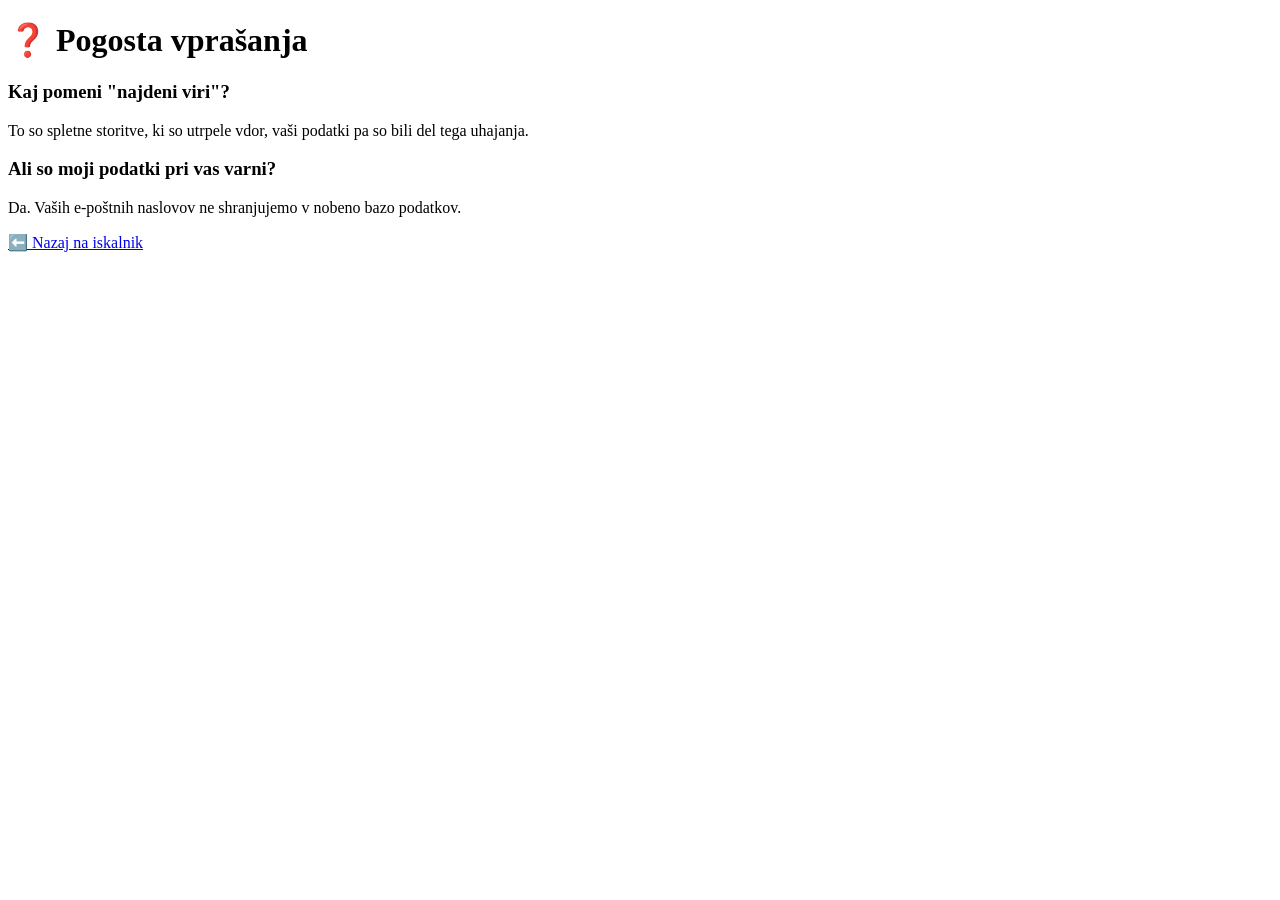
==== templates/faq.html @ 4c82ff3a "Add files via upload" ====
<!DOCTYPE html>
<html lang="sl">
<head>
    <meta charset="UTF-8">
    <title>FAQ - Pogosta vprašanja</title>
    <link rel="stylesheet" href="{{ url_for('static', filename='styles.css') }}">
    <link rel="stylesheet" href="https://cdnjs.cloudflare.com/ajax/libs/animate.css/4.1.1/animate.min.css"/>
</head>
<body>
    <div class="container animate__animated animate__fadeIn">
        <h1>❓ Pogosta vprašanja</h1>
        <div class="faq-section">
            <div class="faq-item">
                <h3>Kaj pomeni "najdeni viri"?</h3>
                <p>To so spletne storitve, ki so utrpele vdor, vaši podatki pa so bili del tega uhajanja.</p>
            </div>
            <div class="faq-item">
                <h3>Ali so moji podatki pri vas varni?</h3>
                <p>Da. Vaših e-poštnih naslovov ne shranjujemo v nobeno bazo podatkov.</p>
            </div>
        </div>
        <a href="/" class="back-link">⬅️ Nazaj na iskalnik</a>
    </div>
</body>
</html>
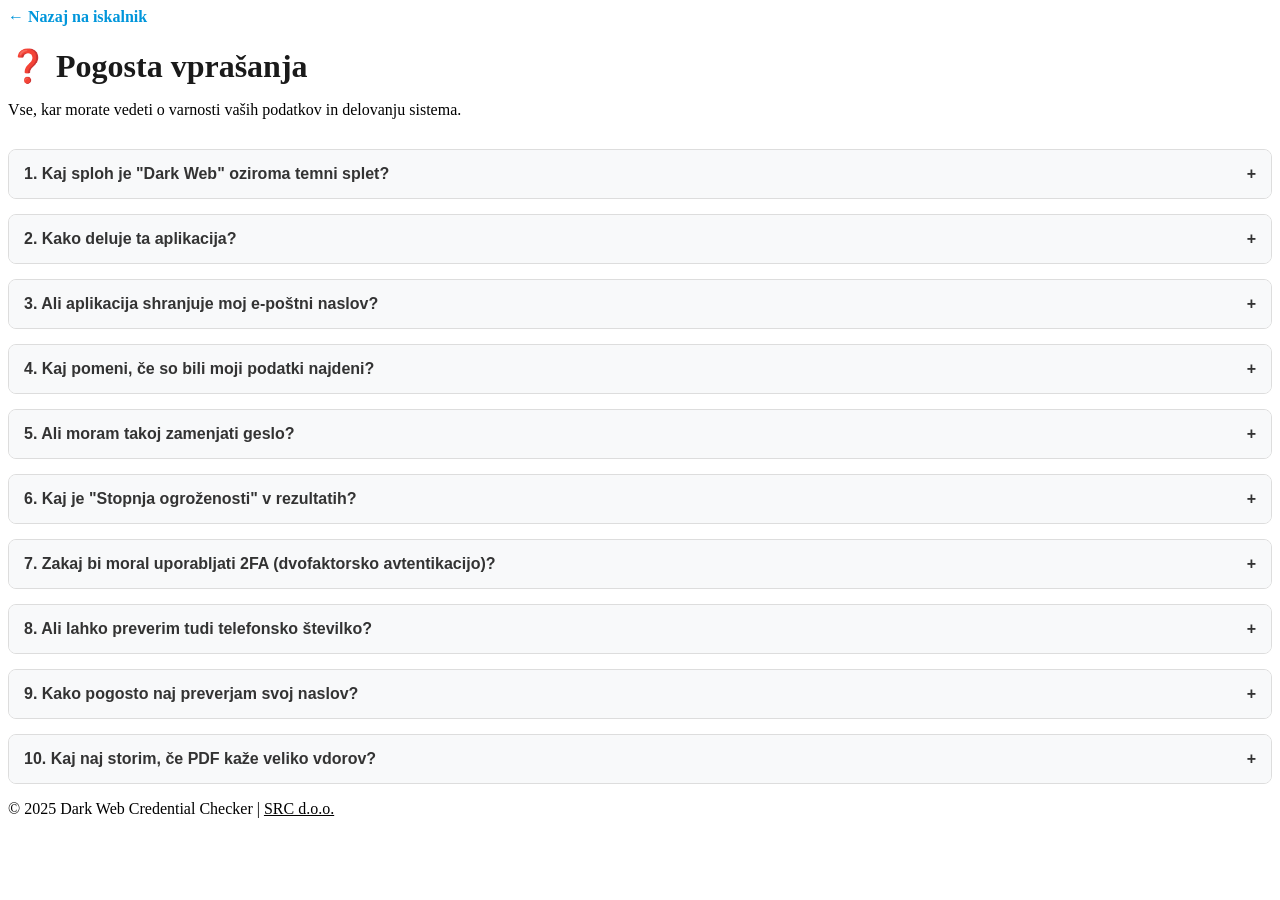
==== commit 863dcd39: "Update faq.html" ====
--- a/templates/faq.html
+++ b/templates/faq.html
@@ -2,24 +2,181 @@
 <html lang="sl">
 <head>
     <meta charset="UTF-8">
-    <title>FAQ - Pogosta vprašanja</title>
+    <meta name="viewport" content="width=device-width, initial-scale=1.0">
+    <title>FAQ - Pogosta vprašanja | SRC d.o.o.</title>
     <link rel="stylesheet" href="{{ url_for('static', filename='styles.css') }}">
     <link rel="stylesheet" href="https://cdnjs.cloudflare.com/ajax/libs/animate.css/4.1.1/animate.min.css"/>
+    <style>
+        /* Specifični stili za FAQ stran */
+        .faq-container {
+            text-align: left;
+            margin-top: 30px;
+        }
+        .faq-item {
+            margin-bottom: 15px;
+            border: 1px solid #ddd;
+            border-radius: 8px;
+            overflow: hidden;
+            background: #fff;
+        }
+        .faq-question {
+            width: 100%;
+            padding: 15px;
+            background: #f8f9fa;
+            border: none;
+            text-align: left;
+            font-size: 16px;
+            font-weight: bold;
+            cursor: pointer;
+            display: flex;
+            justify-content: space-between;
+            align-items: center;
+            transition: background 0.3s;
+            color: #333;
+        }
+        .faq-question:hover {
+            background: #eef4ff;
+        }
+        .faq-answer {
+            padding: 0 15px;
+            max-height: 0;
+            overflow: hidden;
+            transition: max-height 0.3s ease-out, padding 0.3s ease;
+            background: #fff;
+            color: #555;
+            line-height: 1.6;
+        }
+        .faq-item.active .faq-answer {
+            max-height: 500px; /* Dovolj visoko za poljubno besedilo */
+            padding: 15px;
+            border-top: 1px solid #eee;
+        }
+        .faq-item.active .faq-question {
+            background: #eef4ff;
+            color: #0096db;
+        }
+        .back-nav {
+            margin-bottom: 20px;
+            text-align: left;
+        }
+        .back-link {
+            text-decoration: none;
+            color: #0096db;
+            font-weight: bold;
+            display: inline-flex;
+            align-items: center;
+            gap: 5px;
+        }
+        h1 {
+            color: #1a1a1a;
+            margin-bottom: 10px;
+        }
+    </style>
 </head>
 <body>
     <div class="container animate__animated animate__fadeIn">
+        <div class="back-nav">
+            <a href="/" class="back-link">← Nazaj na iskalnik</a>
+        </div>
+
         <h1>❓ Pogosta vprašanja</h1>
-        <div class="faq-section">
+        <p>Vse, kar morate vedeti o varnosti vaših podatkov in delovanju sistema.</p>
+
+        <div class="faq-container">
             <div class="faq-item">
-                <h3>Kaj pomeni "najdeni viri"?</h3>
-                <p>To so spletne storitve, ki so utrpele vdor, vaši podatki pa so bili del tega uhajanja.</p>
+                <button class="faq-question">1. Kaj sploh je "Dark Web" oziroma temni splet? <span>+</span></button>
+                <div class="faq-answer">
+                    <p>Temni splet je del interneta, ki ni viden običajnim iskalnikom (kot je Google). Zaradi anonimnosti ga nepridipravi pogosto uporabljajo za prodajo in izmenjavo ukradenih podatkov, kot so e-poštni naslovi in gesla.</p>
+                </div>
             </div>
+
             <div class="faq-item">
-                <h3>Ali so moji podatki pri vas varni?</h3>
-                <p>Da. Vaših e-poštnih naslovov ne shranjujemo v nobeno bazo podatkov.</p>
+                <button class="faq-question">2. Kako deluje ta aplikacija? <span>+</span></button>
+                <div class="faq-answer">
+                    <p>Aplikacija uporablja varen dostop do obsežnih baz podatkov, ki vsebujejo milijarde zapisov iz preteklih vdorov. Ko vpišete svoj e-naslov, sistem preveri, ali se ta ujema z katerim koli zapisom v teh bazah.</p>
+                </div>
+            </div>
+
+            <div class="faq-item">
+                <button class="faq-question">3. Ali aplikacija shranjuje moj e-poštni naslov? <span>+</span></button>
+                <div class="faq-answer">
+                    <p>Ne. Varnost in zasebnost sta naši prioriteti. Vaš e-poštni naslov se uporabi izključno za trenutno preverjanje in se ne shranjuje v nobeno bazo podatkov ali uporablja v marketinške namene.</p>
+                </div>
+            </div>
+
+            <div class="faq-item">
+                <button class="faq-question">4. Kaj pomeni, če so bili moji podatki najdeni? <span>+</span></button>
+                <div class="faq-answer">
+                    <p>To pomeni, da je bila spletna storitev, ki ste jo uporabljali v preteklosti, tarča hekerskega napada. Vaši prijavni podatki iz tistega časa (e-pošta, geslo, ipd.) so verjetno javno dostopni na hekerskih forumih.</p>
+                </div>
+            </div>
+
+            <div class="faq-item">
+                <button class="faq-question">5. Ali moram takoj zamenjati geslo? <span>+</span></button>
+                <div class="faq-answer">
+                    <p><strong>Da.</strong> Če še vedno uporabljate isto geslo, kot ste ga imeli ob času vdora, ga nemudoma zamenjajte. To velja tudi za vse druge račune, kjer morda uporabljate enako geslo.</p>
+                </div>
+            </div>
+
+            <div class="faq-item">
+                <button class="faq-question">6. Kaj je "Stopnja ogroženosti" v rezultatih? <span>+</span></button>
+                <div class="faq-answer">
+                    <p>Stopnja ogroženosti temelji na številu najdenih virov. Več vdorov kot zaznamo za vaš naslov, večja je verjetnost, da so vaši podatki v rokah nepooblaščenih oseb.</p>
+                </div>
+            </div>
+
+            <div class="faq-item">
+                <button class="faq-question">7. Zakaj bi moral uporabljati 2FA (dvofaktorsko avtentikacijo)? <span>+</span></button>
+                <div class="faq-answer">
+                    <p>2FA doda dodatno plast varnosti. Tudi če heker pozna vaše geslo, ne more dostopati do vašega računa brez dodatne kode, ki jo prejmete na telefon.</p>
+                </div>
+            </div>
+
+            <div class="faq-item">
+                <button class="faq-question">8. Ali lahko preverim tudi telefonsko številko? <span>+</span></button>
+                <div class="faq-answer">
+                    <p>Trenutna različica aplikacije je optimizirana za preverjanje e-poštnih naslovov, saj so ti najpogostejši ključ do spletnih identitet.</p>
+                </div>
+            </div>
+
+            <div class="faq-item">
+                <button class="faq-question">9. Kako pogosto naj preverjam svoj naslov? <span>+</span></button>
+                <div class="faq-answer">
+                    <p>Priporočljivo je, da preverjanje opravite vsaj enkrat na nekaj mesecev ali takoj, ko slišite za nov večji vdor v priljubljeno storitev.</p>
+                </div>
+            </div>
+
+            <div class="faq-item">
+                <button class="faq-question">10. Kaj naj storim, če PDF kaže veliko vdorov? <span>+</span></button>
+                <div class="faq-answer">
+                    <p>Brez panike. Sledite kontrolnemu seznamu v PDF-ju: zamenjajte gesla, vklopite 2FA in začnite uporabljati upravljalnik gesel (Password Manager).</p>
+                </div>
             </div>
         </div>
-        <a href="/" class="back-link">⬅️ Nazaj na iskalnik</a>
     </div>
+
+    <footer>
+        <p>© 2025 Dark Web Credential Checker | <a href="https://SRC.si" target="_blank" style="color: inherit;">SRC d.o.o.</a></p>
+    </footer>
+
+    <script>
+        // Logika za odpiranje/zapiranje vprašanj (Accordion)
+        document.querySelectorAll('.faq-question').forEach(button => {
+            button.addEventListener('click', () => {
+                const faqItem = button.parentElement;
+                
+                // Zapri ostale, če želiš, da je odprt le eden hkrati (opcijsko)
+                // document.querySelectorAll('.faq-item').forEach(item => {
+                //     if (item !== faqItem) item.classList.remove('active');
+                // });
+
+                faqItem.classList.toggle('active');
+                
+                // Spremeni simbol + / -
+                const span = button.querySelector('span');
+                span.textContent = faqItem.classList.contains('active') ? '−' : '+';
+            });
+        });
+    </script>
 </body>
-</html>+</html>
